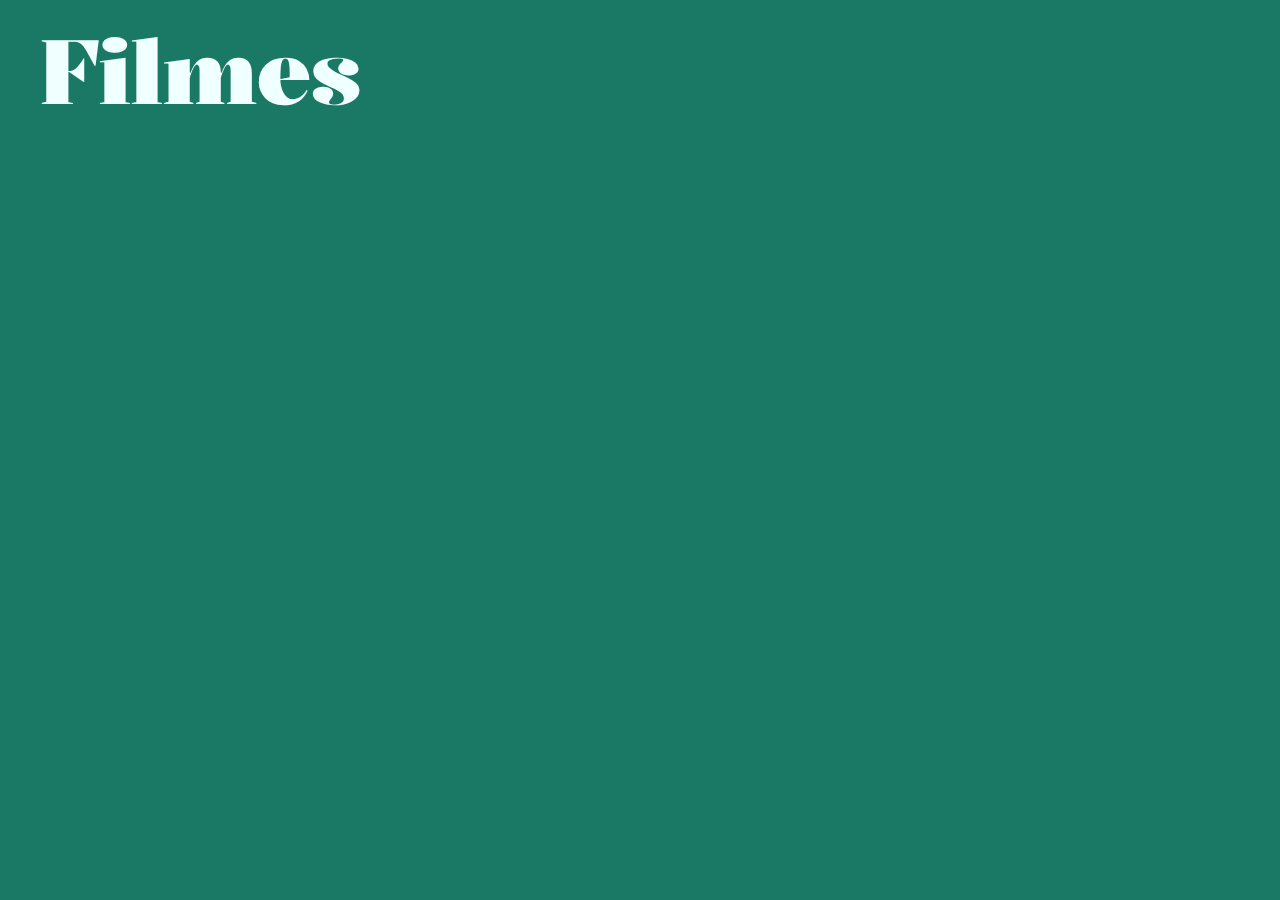
==== filmes.html @ 5dcd18d6 "favoritos" ====
<!DOCTYPE html>
<html lang="pt-br">
<head>
    <meta charset="UTF-8">
    <meta name="viewport" content="width=device-width, initial-scale=1.0">
    <title>Filmes</title>
    <link rel="stylesheet" href="style.css">
</head>
<body class="favoritos">
    
    <h1>Filmes</h1>

</body>
</html>
---- style.css ----
@import url('https://fonts.googleapis.com/css2?family=Abril+Fatface&family=Atomic+Age&family=BioRhyme:wght@200..800&family=Imbue:opsz,wght@10..100,100..900&family=Kalnia:wght@100..700&family=Ojuju:wght@200..800&family=Stardos+Stencil:wght@400;700&family=Stint+Ultra+Expanded&display=swap');
*{
    margin: 0;
    padding: 0;
    box-sizing: border-box;
}

.cabecalho{
    background-color: aquamarine;
    width: 100%;
    height: 250px;
    display: block;
    color: rgb(26, 121, 100);
    flex: 1;
    align-self: flex-end
}

body{
    color: azure;
    background-color: rgb(26, 121, 100);
    font-family: "Imbue", serif;
}

img{
    width: 370px;
    border-radius: 100px;
    margin: 30px 40px 10px 40px ;
    float: left;
}

h1{
    font-size: 90px;
    font-family: "Kalnia", serif;
}

h2{
    text-align: right;
    font-size: 60px;
    margin: 20px 40px 20px 0px;
}

h3{
    margin: 0px 40px;
    text-align: justify;
    font-size: 30px;
}

.menu{
    /*margin: 40px;*/
    padding-bottom: 40px;
    display: flex;
    justify-content: center;
}

.meusfavoritos{
    background-color: rgb(14, 85, 70);
    margin: 40px 0px;
}

.itemmenu{
    background-color: rgb(71, 196, 154);
    padding: 20px 100px;
    color: rgb(12, 77, 63);
    border-radius: 30px;
    margin: 20px;
    text-decoration: double;
    font-size: 40px;
}

.itemmenu:hover{
    background-color: rgb(110, 241, 198);
}

.favoritos{
    margin: 10px 40px;
}
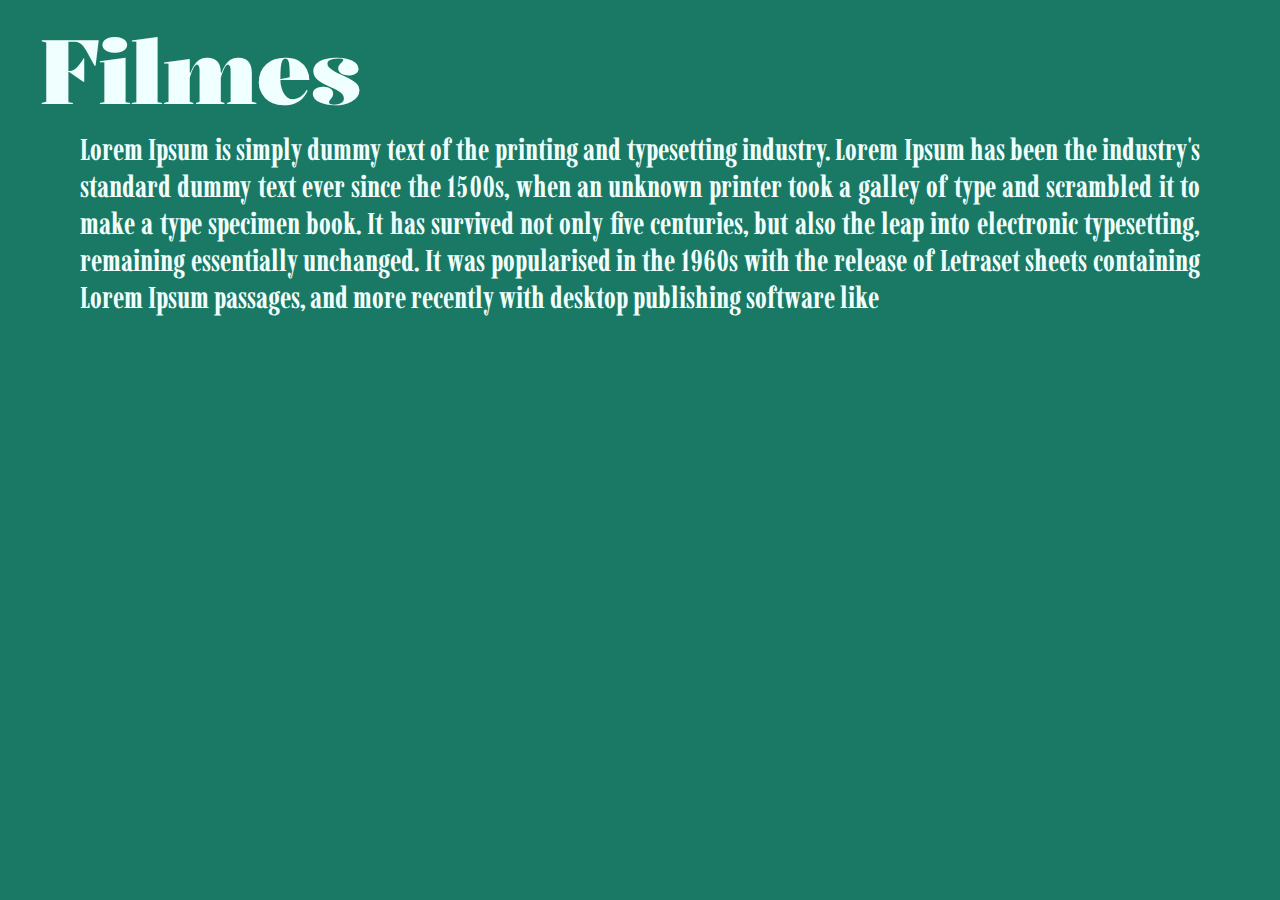
==== commit a7341381: "favs" ====
--- a/filmes.html
+++ b/filmes.html
@@ -10,5 +10,8 @@
     
     <h1>Filmes</h1>
 
+    <h3>Lorem Ipsum is simply dummy text of the printing and typesetting industry. Lorem Ipsum has been the industry's standard dummy text ever since the 1500s, when an unknown printer took a galley of type and scrambled it to make a type specimen book. It has survived not only five centuries, but also the leap into electronic typesetting, remaining essentially unchanged. It was popularised in the 1960s with the release of Letraset sheets containing Lorem Ipsum passages, and more recently with desktop publishing software like</h3>
+
+
 </body>
 </html>--- a/style.css
+++ b/style.css
@@ -21,7 +21,7 @@
     font-family: "Imbue", serif;
 }
 
-img{
+.imagemsabrina{
     width: 370px;
     border-radius: 100px;
     margin: 30px 40px 10px 40px ;
@@ -58,7 +58,7 @@
 }
 
 .itemmenu{
-    background-color: rgb(71, 196, 154);
+    background-color: aquamarine; 
     padding: 20px 100px;
     color: rgb(12, 77, 63);
     border-radius: 30px;
@@ -68,9 +68,28 @@
 }
 
 .itemmenu:hover{
-    background-color: rgb(110, 241, 198);
+    background-color: rgb(71, 196, 154);
+    color: rgb(5, 43, 35);
 }
 
 .favoritos{
     margin: 10px 40px;
+}
+
+img{
+    width: 250px;
+    float: left;
+    margin: 20px 40px;
+}
+
+.itemfavorito{
+    background-color: rgb(14, 85, 70);
+    padding: 20px;
+    margin: 20px 0px;
+}
+
+.autora{
+    float: right;
+    width: 150px;
+    ;
 }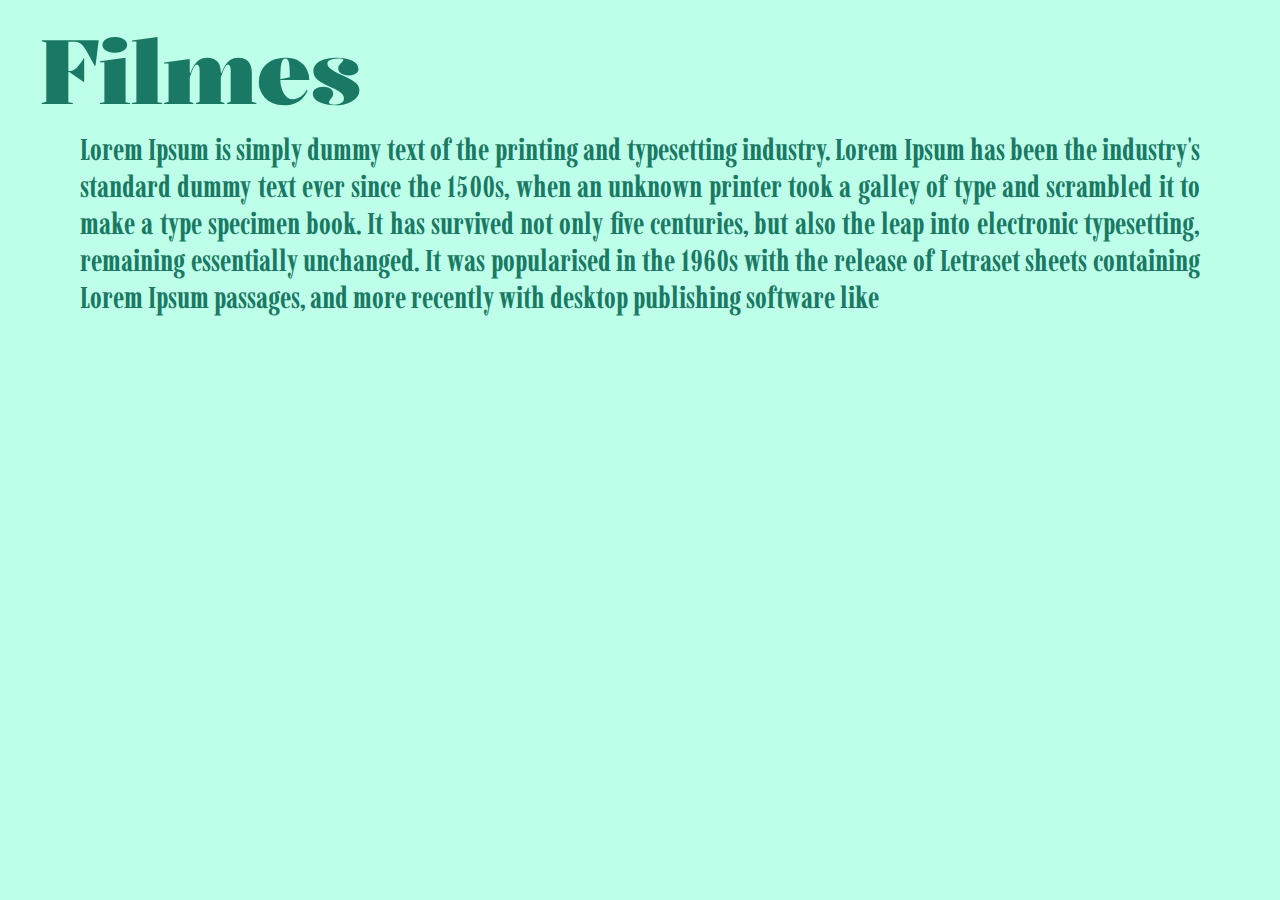
==== commit 8227a587: "inversaocores" ====
--- a/filmes.html
+++ b/filmes.html
@@ -13,5 +13,6 @@
     <h3>Lorem Ipsum is simply dummy text of the printing and typesetting industry. Lorem Ipsum has been the industry's standard dummy text ever since the 1500s, when an unknown printer took a galley of type and scrambled it to make a type specimen book. It has survived not only five centuries, but also the leap into electronic typesetting, remaining essentially unchanged. It was popularised in the 1960s with the release of Letraset sheets containing Lorem Ipsum passages, and more recently with desktop publishing software like</h3>
 
 
+
 </body>
 </html>--- a/style.css
+++ b/style.css
@@ -6,18 +6,18 @@
 }
 
 .cabecalho{
-    background-color: aquamarine;
+    background-color: rgb(26, 121, 100);
     width: 100%;
     height: 250px;
     display: block;
-    color: rgb(26, 121, 100);
+    color: rgb(232, 255, 247);;
     flex: 1;
     align-self: flex-end
 }
 
 body{
-    color: azure;
-    background-color: rgb(26, 121, 100);
+    color: rgb(26, 121, 100);
+    background-color: rgb(190, 255, 233);
     font-family: "Imbue", serif;
 }
 
@@ -37,6 +37,11 @@
     text-align: right;
     font-size: 60px;
     margin: 20px 40px 20px 0px;
+    color: rgb(255, 255, 255);
+}
+
+.h2index{
+    color: rgb(26, 121, 100);
 }
 
 h3{
@@ -53,14 +58,14 @@
 }
 
 .meusfavoritos{
-    background-color: rgb(14, 85, 70);
+    background-color: rgb(229, 248, 241);
     margin: 40px 0px;
 }
 
 .itemmenu{
-    background-color: aquamarine; 
+    color: rgb(229, 248, 241);
+    background-color: rgb(26, 121, 100);
     padding: 20px 100px;
-    color: rgb(12, 77, 63);
     border-radius: 30px;
     margin: 20px;
     text-decoration: double;
@@ -68,8 +73,8 @@
 }
 
 .itemmenu:hover{
-    background-color: rgb(71, 196, 154);
-    color: rgb(5, 43, 35);
+    color: rgb(247, 251, 250);
+    background-color: rgb(72, 179, 156);
 }
 
 .favoritos{
@@ -83,13 +88,18 @@
 }
 
 .itemfavorito{
-    background-color: rgb(14, 85, 70);
+    color: rgb(190, 255, 233);
+    background-color: rgb(26, 121, 100);
     padding: 20px;
     margin: 20px 0px;
 }
 
 .autora{
     float: right;
-    width: 150px;
-    ;
+    width: 200px;
+    border-radius: 50%;
+}
+
+.painelmusica{
+    width: 1000px;
 }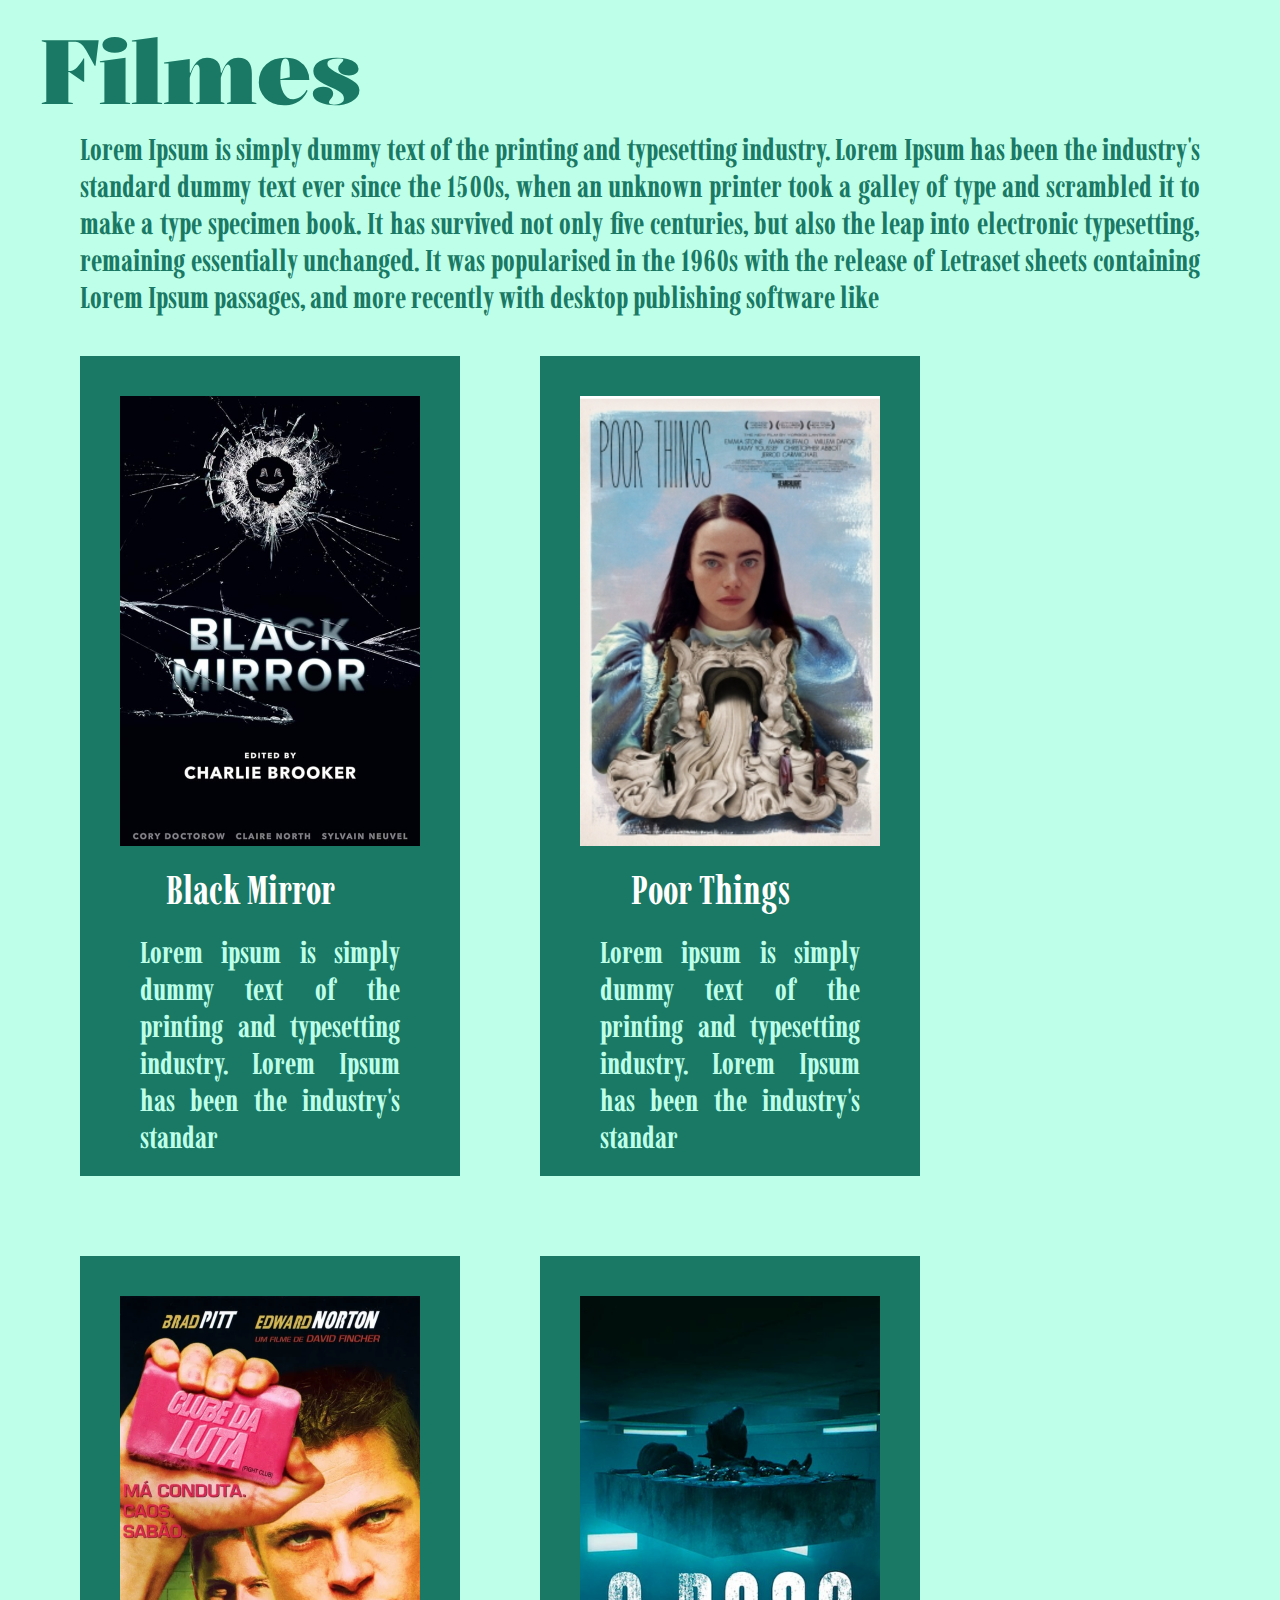
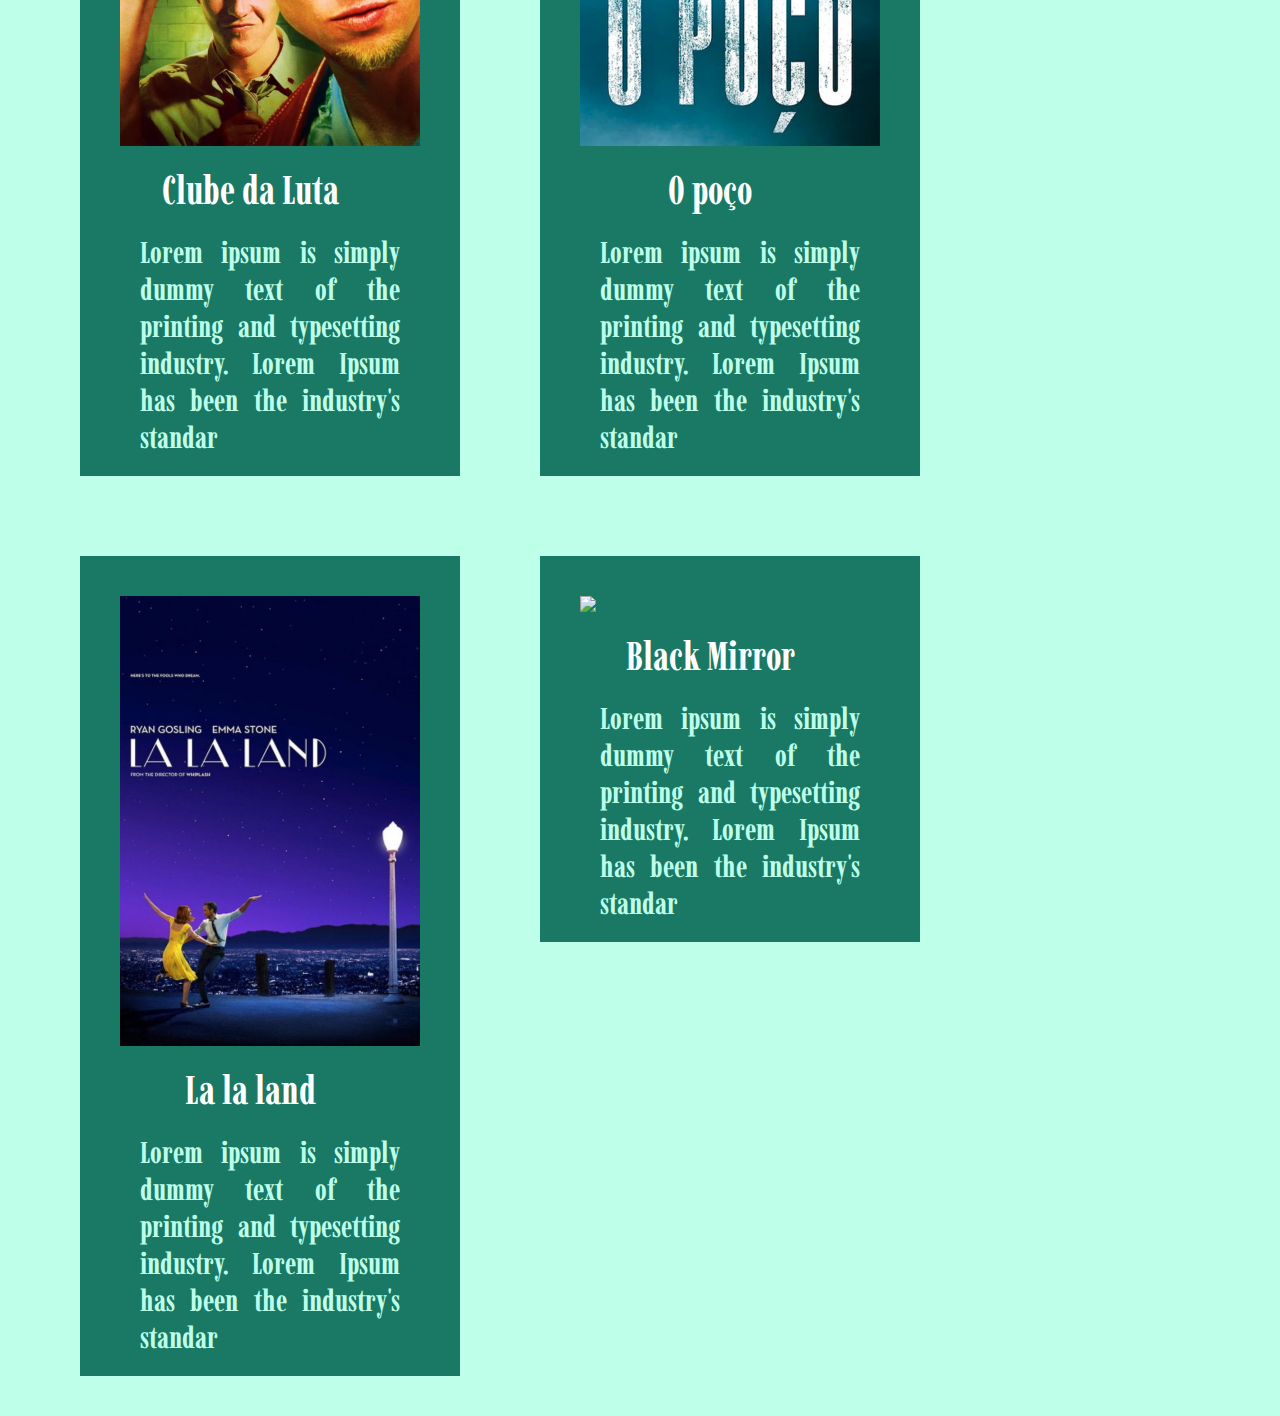
==== commit 7b2fae25: "filmes" ====
--- a/filmes.html
+++ b/filmes.html
@@ -12,6 +12,47 @@
 
     <h3>Lorem Ipsum is simply dummy text of the printing and typesetting industry. Lorem Ipsum has been the industry's standard dummy text ever since the 1500s, when an unknown printer took a galley of type and scrambled it to make a type specimen book. It has survived not only five centuries, but also the leap into electronic typesetting, remaining essentially unchanged. It was popularised in the 1960s with the release of Letraset sheets containing Lorem Ipsum passages, and more recently with desktop publishing software like</h3>
 
+    <div class="itemfilmes">
+        <img class="capafilme" src="filmes/blackmirror.png">
+        <h2 class="filmes">Black Mirror</h2>
+        <h3>Lorem ipsum is simply dummy text of the printing and typesetting industry. Lorem Ipsum has been the industry's standar</h3>
+
+    </div>
+    
+    <div class="itemfilmes">
+        <img class="capafilme" src="filmes/poorthings.png">
+        <h2 class="filmes">Poor Things</h2>
+        <h3>Lorem ipsum is simply dummy text of the printing and typesetting industry. Lorem Ipsum has been the industry's standar</h3>
+
+    </div>
+
+    <div class="itemfilmes">
+        <img class="capafilme" src="filmes/clubedaluta.png">
+        <h2 class="filmes">Clube da Luta</h2>
+        <h3>Lorem ipsum is simply dummy text of the printing and typesetting industry. Lorem Ipsum has been the industry's standar</h3>
+
+    </div>
+
+    <div class="itemfilmes">
+        <img class="capafilme" src="filmes/opoco.png">
+        <h2 class="filmes">O poço</h2>
+        <h3>Lorem ipsum is simply dummy text of the printing and typesetting industry. Lorem Ipsum has been the industry's standar</h3>
+
+    </div>
+
+    <div class="itemfilmes">
+        <img class="capafilme" src="filmes/lalaland.png">
+        <h2 class="filmes">La la land</h2>
+        <h3>Lorem ipsum is simply dummy text of the printing and typesetting industry. Lorem Ipsum has been the industry's standar</h3>
+
+    </div>
+
+    <div class="itemfilmes">
+        <img class="capafilme" src="filmes/filmes/blackmirror.png">
+        <h2 class="filmes">Black Mirror</h2>
+        <h3>Lorem ipsum is simply dummy text of the printing and typesetting industry. Lorem Ipsum has been the industry's standar</h3>
+
+    </div>
 
 
 </body>
--- a/style.css
+++ b/style.css
@@ -35,7 +35,7 @@
 
 h2{
     text-align: right;
-    font-size: 60px;
+    font-size: 100px;
     margin: 20px 40px 20px 0px;
     color: rgb(255, 255, 255);
 }
@@ -92,6 +92,7 @@
     background-color: rgb(26, 121, 100);
     padding: 20px;
     margin: 20px 0px;
+    
 }
 
 .autora{
@@ -101,5 +102,35 @@
 }
 
 .painelmusica{
-    width: 1000px;
+    width: 850px;
+    float:none;
+}
+
+.cantoras{
+    font-size: 400%;
+    text-align: right;
+}
+
+.musica{
+    width: 320px;
+}
+
+.itemfilmes{
+    color: rgb(190, 255, 233);
+    background-color: rgb(26, 121, 100);
+    width: 380px;
+    float:left;
+    padding: 20px;
+    margin: 40px;
+    
+}
+
+.filmes{
+    font-size: 40px;
+    text-align: center;
+}
+
+.capafilme{
+    margin: 20px;
+    width: 300px;
 }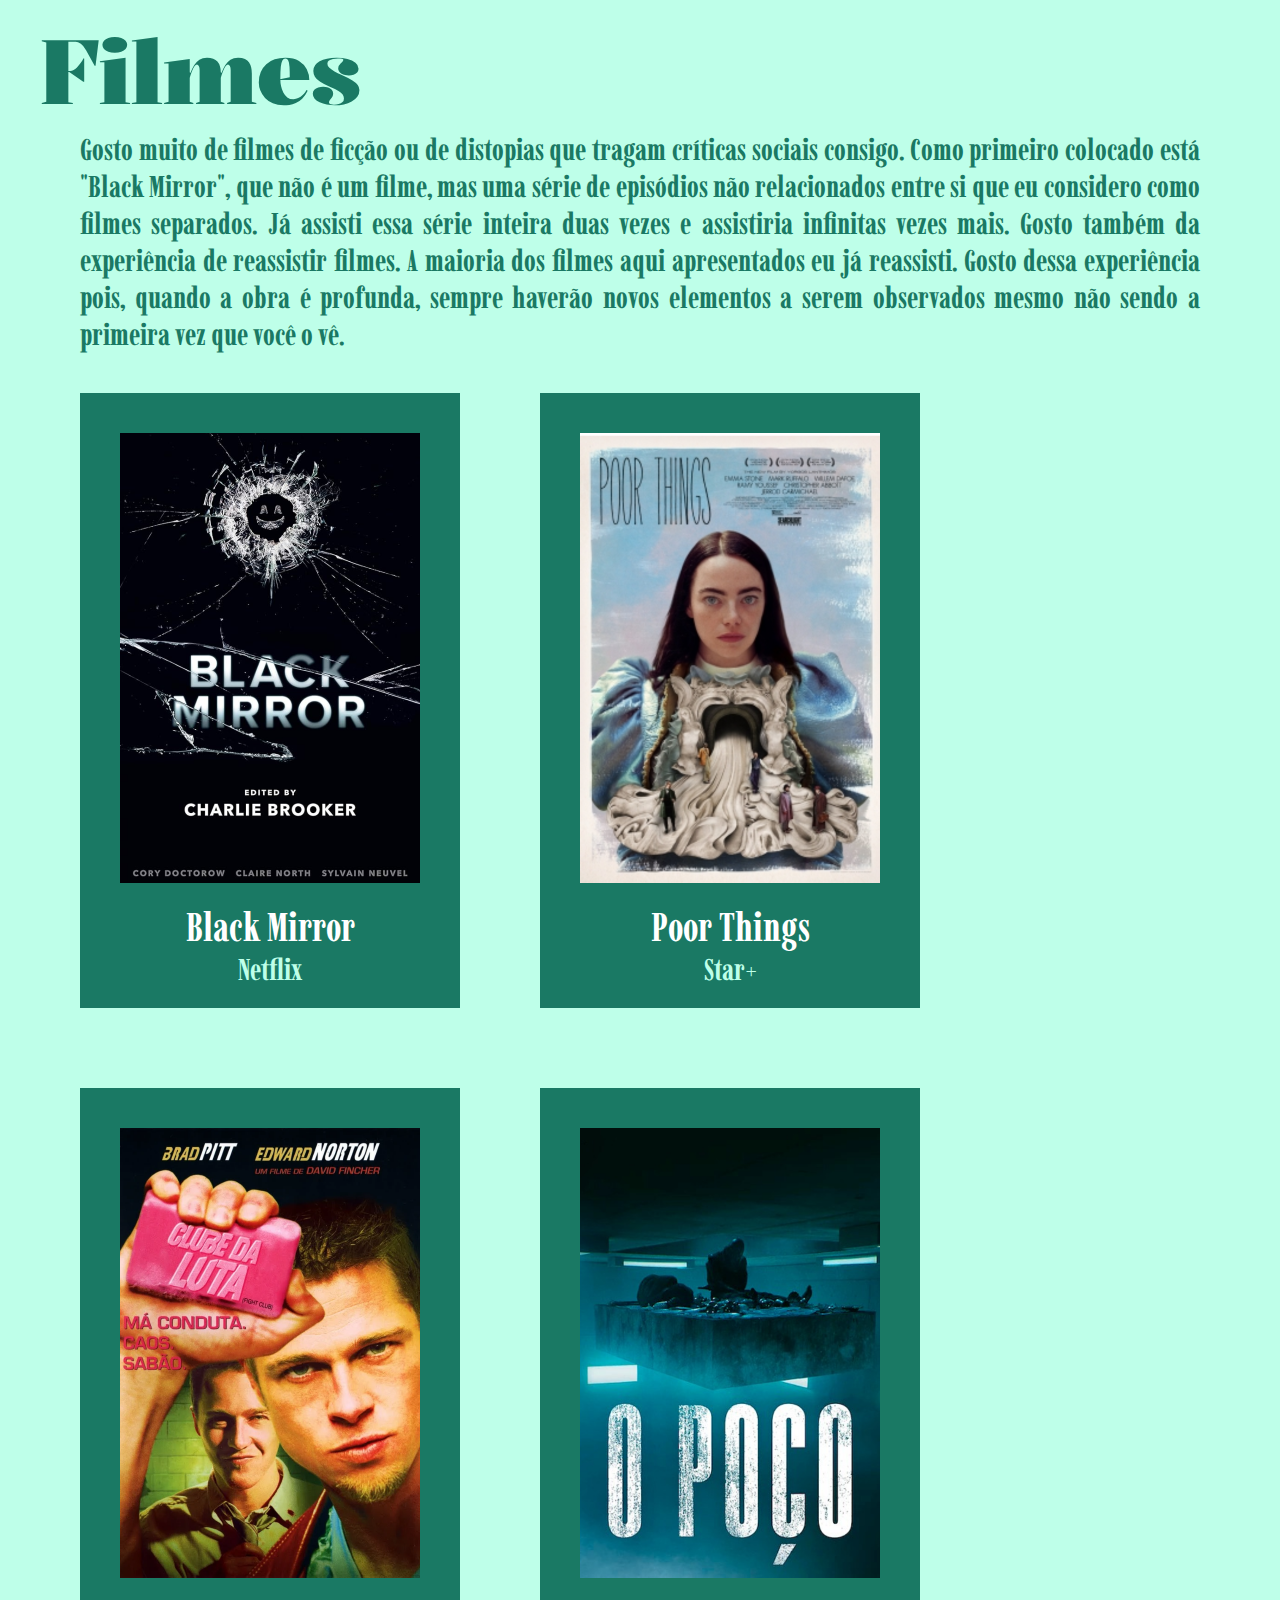
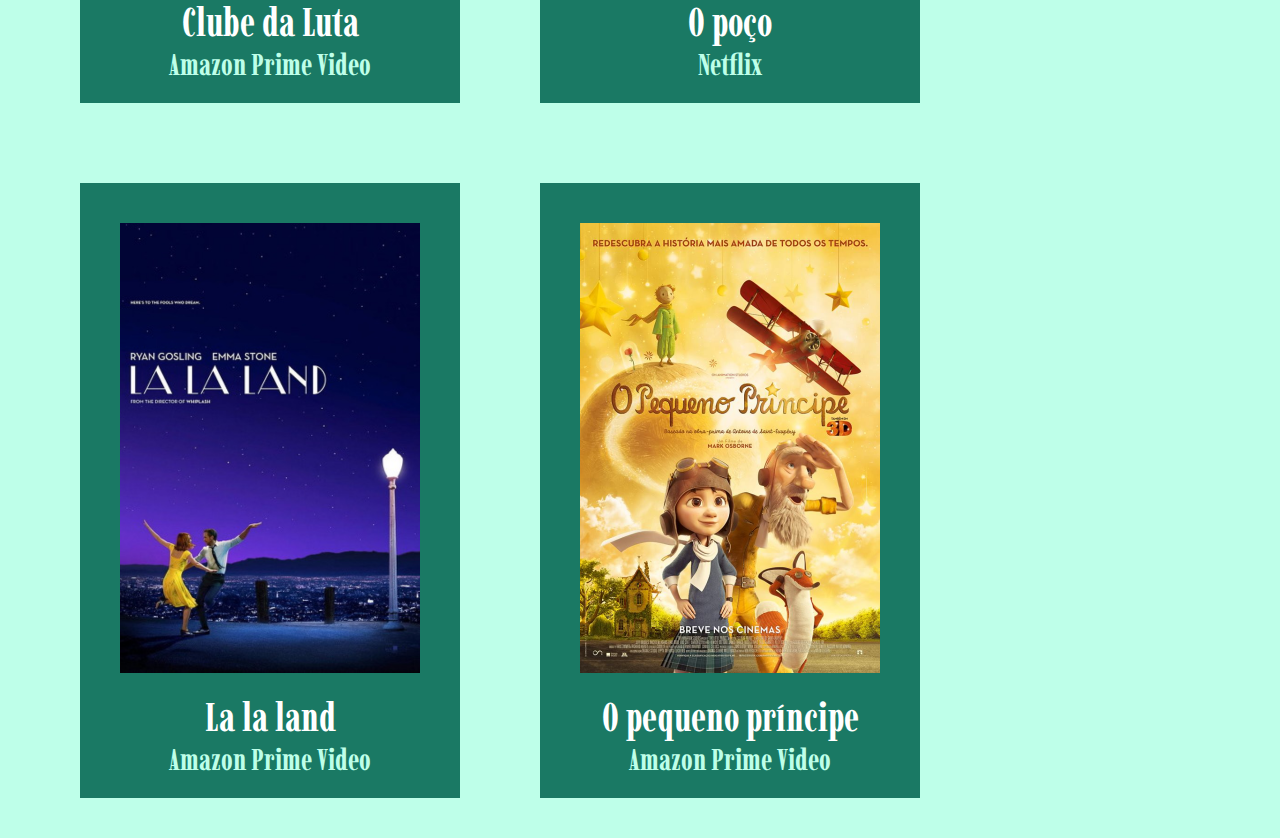
==== commit 2aab9b5c: "quasefinal" ====
--- a/filmes.html
+++ b/filmes.html
@@ -10,47 +10,47 @@
     
     <h1>Filmes</h1>
 
-    <h3>Lorem Ipsum is simply dummy text of the printing and typesetting industry. Lorem Ipsum has been the industry's standard dummy text ever since the 1500s, when an unknown printer took a galley of type and scrambled it to make a type specimen book. It has survived not only five centuries, but also the leap into electronic typesetting, remaining essentially unchanged. It was popularised in the 1960s with the release of Letraset sheets containing Lorem Ipsum passages, and more recently with desktop publishing software like</h3>
+    <h3>Gosto muito de filmes de ficção ou de distopias que tragam críticas sociais consigo. Como primeiro colocado está "Black Mirror", que não é um filme, mas uma série de episódios não relacionados entre si que eu considero como filmes separados. Já assisti essa série inteira duas vezes e assistiria infinitas vezes mais. Gosto também da experiência de reassistir filmes. A maioria dos filmes aqui apresentados eu já reassisti. Gosto dessa experiência pois, quando a obra é profunda, sempre haverão novos elementos a serem observados mesmo não sendo a primeira vez que você o vê.</h3>
 
     <div class="itemfilmes">
         <img class="capafilme" src="filmes/blackmirror.png">
         <h2 class="filmes">Black Mirror</h2>
-        <h3>Lorem ipsum is simply dummy text of the printing and typesetting industry. Lorem Ipsum has been the industry's standar</h3>
+        <h3 class="plataforma">Netflix</h3>
 
     </div>
     
     <div class="itemfilmes">
         <img class="capafilme" src="filmes/poorthings.png">
         <h2 class="filmes">Poor Things</h2>
-        <h3>Lorem ipsum is simply dummy text of the printing and typesetting industry. Lorem Ipsum has been the industry's standar</h3>
+        <h3 class="plataforma">Star+</h3>
 
     </div>
 
     <div class="itemfilmes">
         <img class="capafilme" src="filmes/clubedaluta.png">
         <h2 class="filmes">Clube da Luta</h2>
-        <h3>Lorem ipsum is simply dummy text of the printing and typesetting industry. Lorem Ipsum has been the industry's standar</h3>
+        <h3 class="plataforma">Amazon Prime Video</h3>
 
     </div>
 
     <div class="itemfilmes">
         <img class="capafilme" src="filmes/opoco.png">
         <h2 class="filmes">O poço</h2>
-        <h3>Lorem ipsum is simply dummy text of the printing and typesetting industry. Lorem Ipsum has been the industry's standar</h3>
+        <h3 class="plataforma">Netflix</h3>
 
     </div>
 
     <div class="itemfilmes">
         <img class="capafilme" src="filmes/lalaland.png">
         <h2 class="filmes">La la land</h2>
-        <h3>Lorem ipsum is simply dummy text of the printing and typesetting industry. Lorem Ipsum has been the industry's standar</h3>
+        <h3 class="plataforma">Amazon Prime Video</h3>
 
     </div>
 
     <div class="itemfilmes">
-        <img class="capafilme" src="filmes/filmes/blackmirror.png">
-        <h2 class="filmes">Black Mirror</h2>
-        <h3>Lorem ipsum is simply dummy text of the printing and typesetting industry. Lorem Ipsum has been the industry's standar</h3>
+        <img class="capafilme" src="filmes/opequenoprincipe.png">
+        <h2 class="filmes">O pequeno príncipe</h2>
+        <h3 class="plataforma">Amazon Prime Video</h3>
 
     </div>
 
--- a/style.css
+++ b/style.css
@@ -35,7 +35,7 @@
 
 h2{
     text-align: right;
-    font-size: 100px;
+    font-size: 65px;
     margin: 20px 40px 20px 0px;
     color: rgb(255, 255, 255);
 }
@@ -48,6 +48,10 @@
     margin: 0px 40px;
     text-align: justify;
     font-size: 30px;
+}
+
+.descricao{
+    font-size: 40px;
 }
 
 .menu{
@@ -82,9 +86,9 @@
 }
 
 img{
-    width: 250px;
+    width: 190px;
     float: left;
-    margin: 20px 40px;
+    margin: 20px;
 }
 
 .itemfavorito{
@@ -97,12 +101,12 @@
 
 .autora{
     float: right;
-    width: 200px;
+    width: 150px;
     border-radius: 50%;
 }
 
 .painelmusica{
-    width: 850px;
+    width: 950px;
     float:none;
 }
 
@@ -112,7 +116,7 @@
 }
 
 .musica{
-    width: 320px;
+    width: 290px;
 }
 
 .itemfilmes{
@@ -128,9 +132,14 @@
 .filmes{
     font-size: 40px;
     text-align: center;
+    margin: 0;
 }
 
 .capafilme{
     margin: 20px;
     width: 300px;
+}
+
+.plataforma{
+    text-align: center;
 }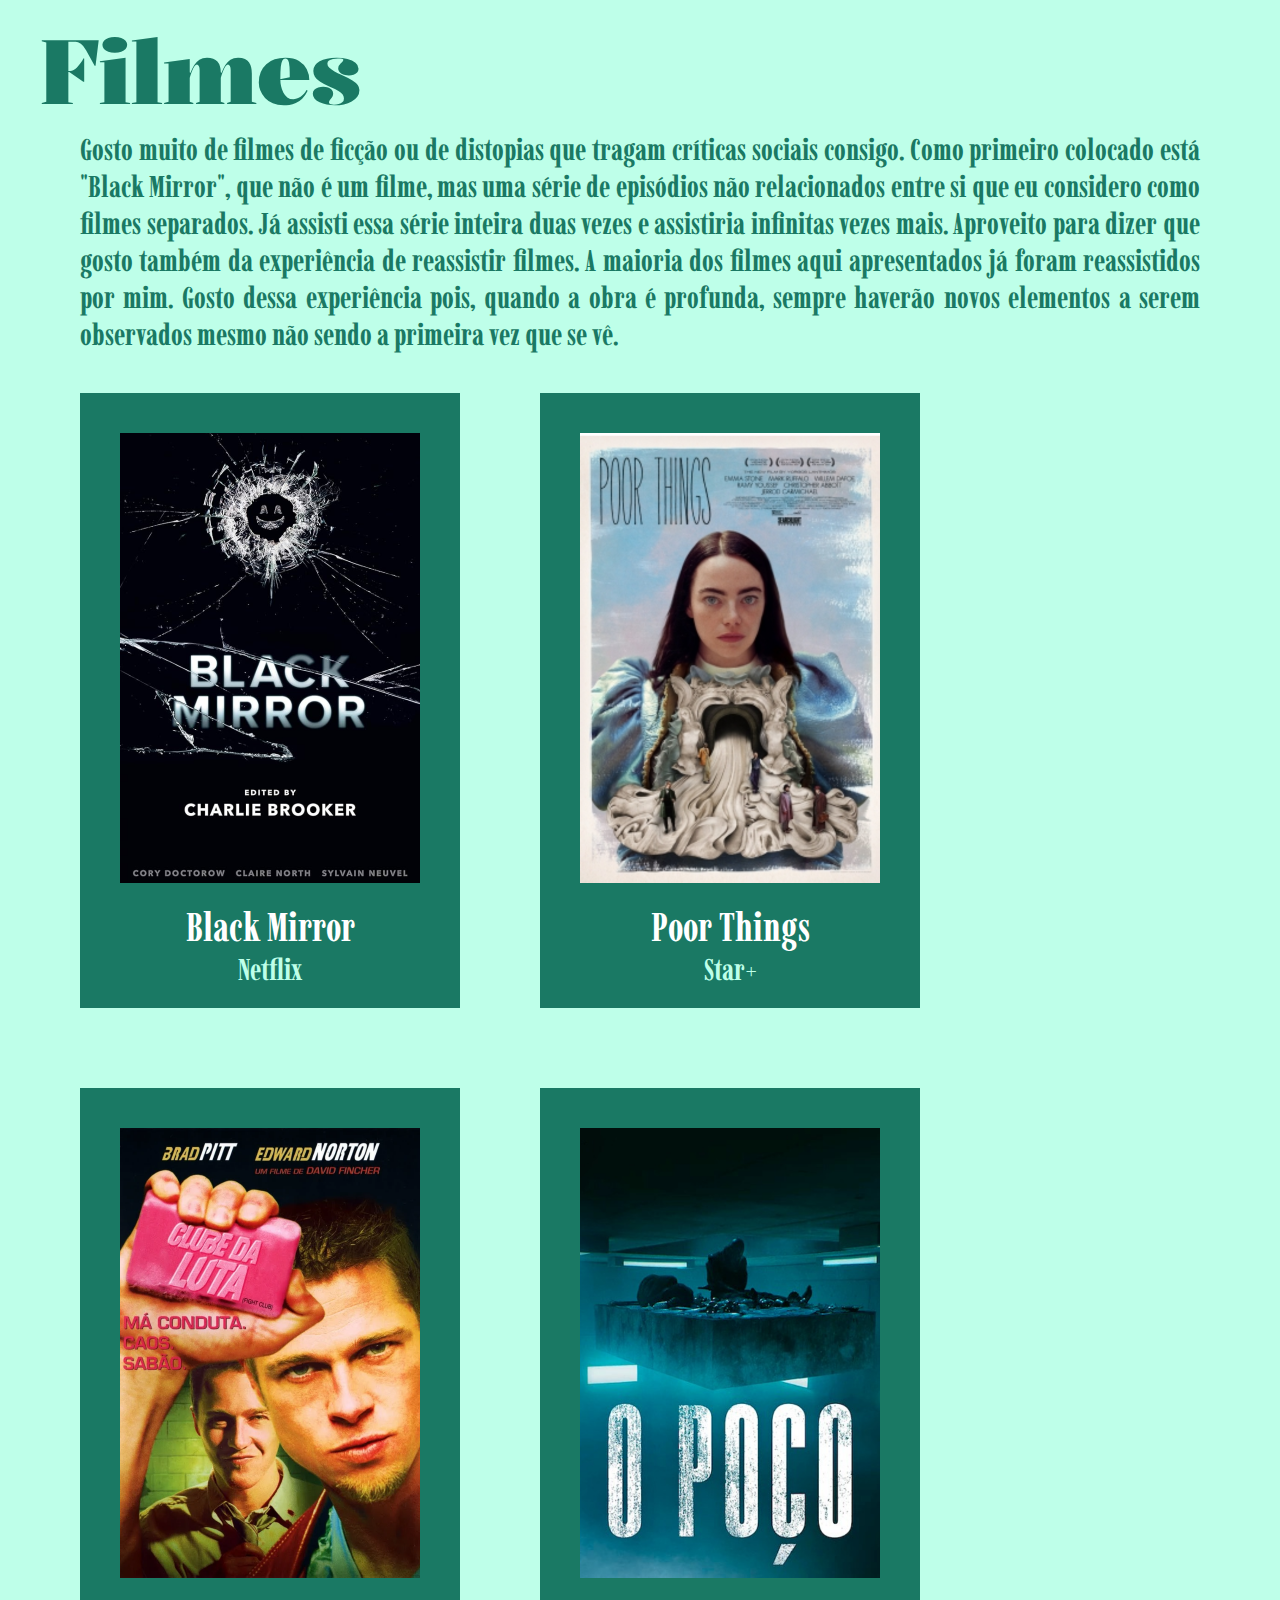
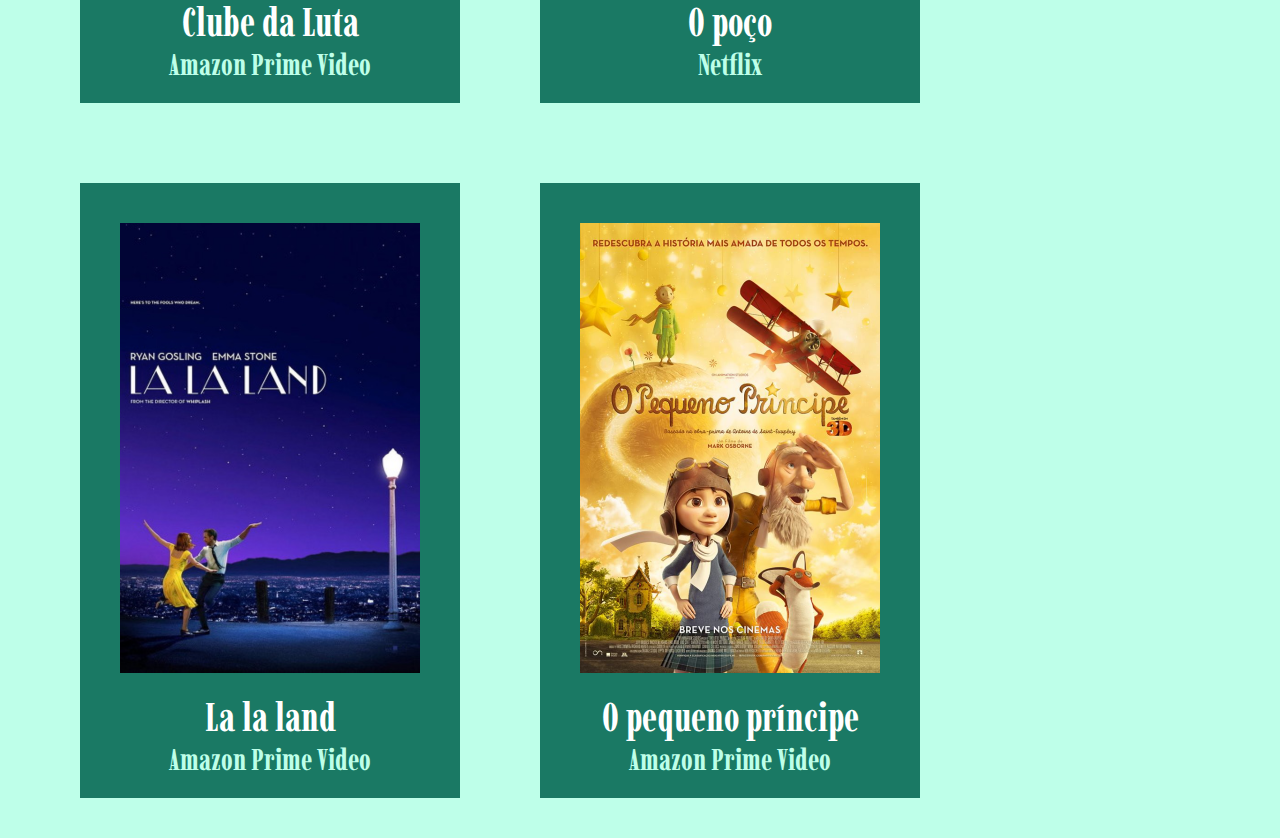
==== commit 21293735: "FINAL" ====
--- a/filmes.html
+++ b/filmes.html
@@ -10,7 +10,7 @@
     
     <h1>Filmes</h1>
 
-    <h3>Gosto muito de filmes de ficção ou de distopias que tragam críticas sociais consigo. Como primeiro colocado está "Black Mirror", que não é um filme, mas uma série de episódios não relacionados entre si que eu considero como filmes separados. Já assisti essa série inteira duas vezes e assistiria infinitas vezes mais. Gosto também da experiência de reassistir filmes. A maioria dos filmes aqui apresentados eu já reassisti. Gosto dessa experiência pois, quando a obra é profunda, sempre haverão novos elementos a serem observados mesmo não sendo a primeira vez que você o vê.</h3>
+    <h3>Gosto muito de filmes de ficção ou de distopias que tragam críticas sociais consigo. Como primeiro colocado está "Black Mirror", que não é um filme, mas uma série de episódios não relacionados entre si que eu considero como filmes separados. Já assisti essa série inteira duas vezes e assistiria infinitas vezes mais. Aproveito para dizer que gosto também da experiência de reassistir filmes. A maioria dos filmes aqui apresentados já foram reassistidos por mim. Gosto dessa experiência pois, quando a obra é profunda, sempre haverão novos elementos a serem observados mesmo não sendo a primeira vez que se vê.</h3>
 
     <div class="itemfilmes">
         <img class="capafilme" src="filmes/blackmirror.png">
